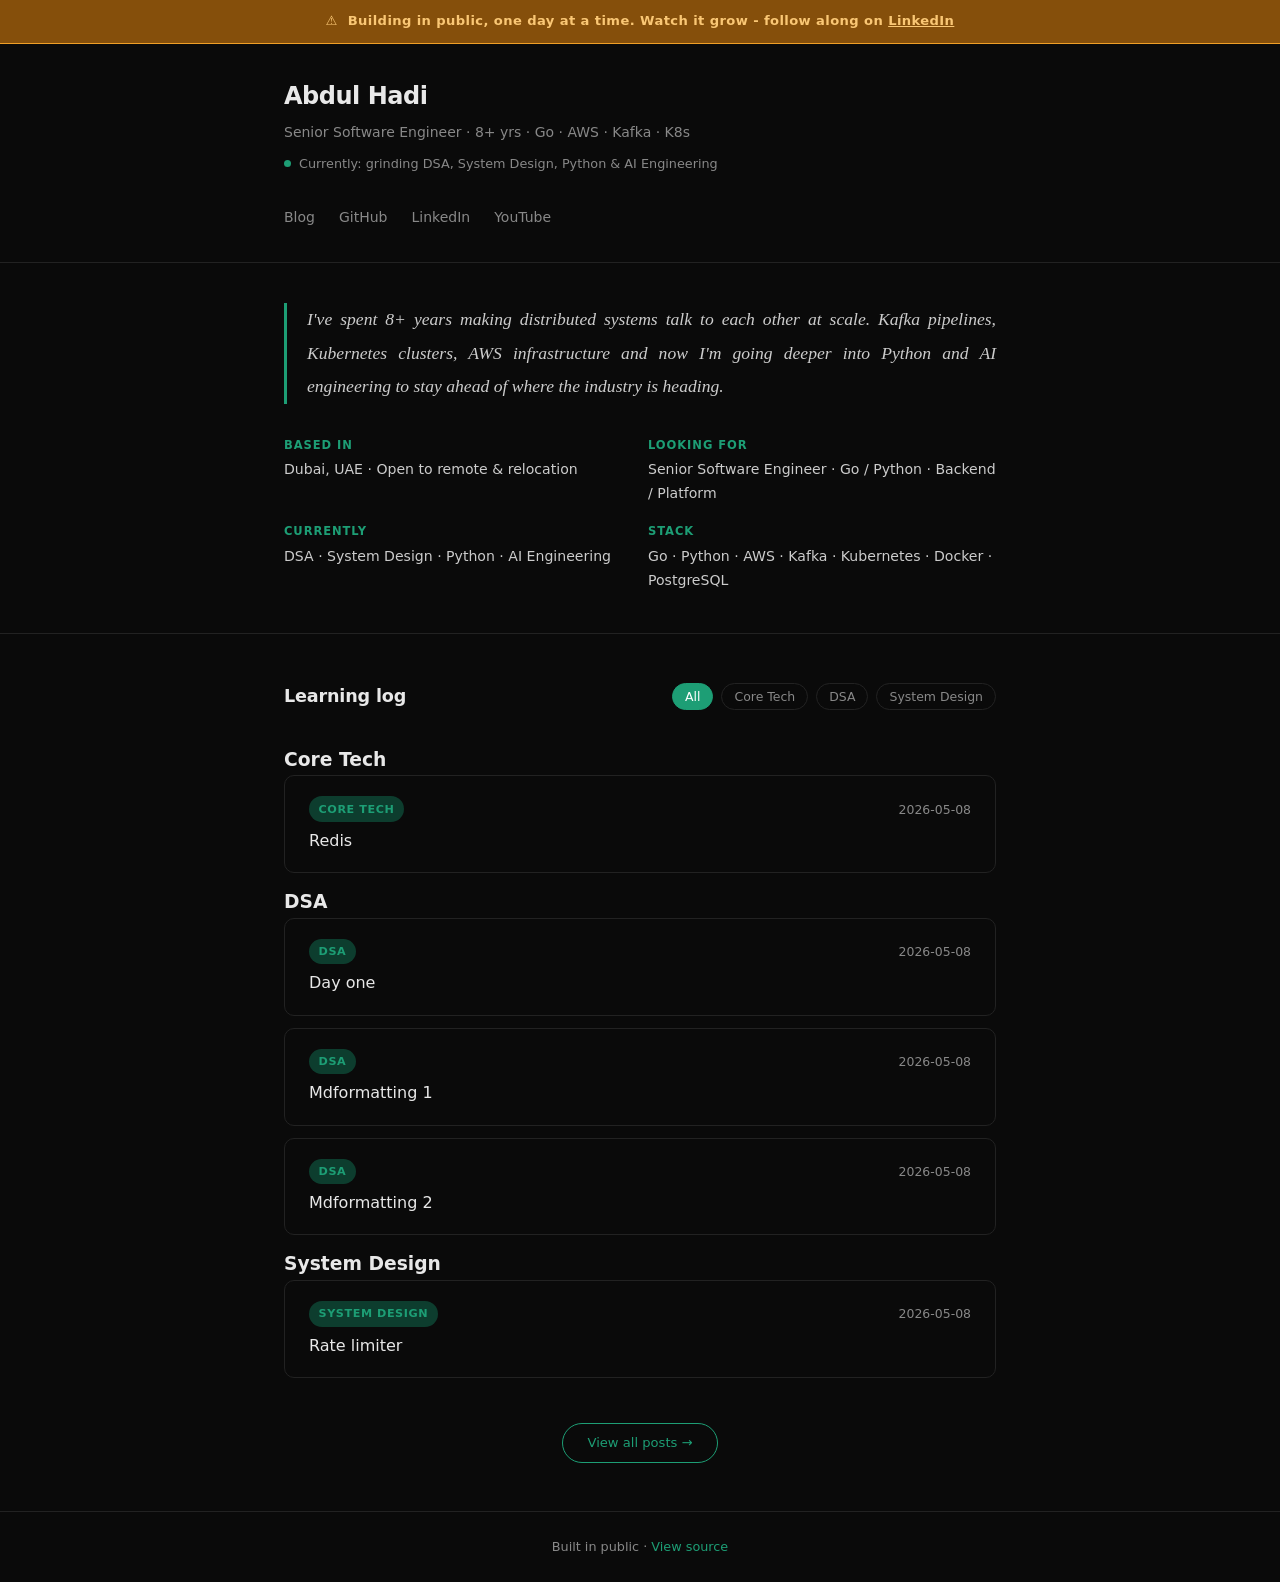
==== index.html @ 91ba3d35 "add repo sync config" ====
<!DOCTYPE html>
<html lang="en">
<head>
  <meta charset="UTF-8" />
  <meta name="viewport" content="width=device-width, initial-scale=1.0"/>
  <link rel="icon" href="data:image/svg+xml,<svg xmlns=%22http://www.w3.org/2000/svg%22 viewBox=%220 0 100 100%22><text y=%22.9em%22 font-size=%2290%22>⚡</text></svg>">
  <!-- Primary Meta -->
<meta name="description" content="Senior Software Engineer with 8+ years in Go, AWS, Kafka and Kubernetes. Building in public — documenting DSA, System Design, Python and AI Engineering daily." />

<!-- Open Graph / LinkedIn -->
<meta property="og:type" content="website" />
<meta property="og:url" content="https://ahadiwasti.com/" />
<meta property="og:title" content="Abdul Hadi | Senior Software Engineer · Go · AWS · Kafka" />
<meta property="og:description" content="8+ years in distributed systems. Building in public — DSA, System Design, Python and AI Engineering. Based in Dubai, open to remote and relocation." />
<meta property="og:image" content="https://ahadiwasti.com/assets/og-image-comp.png" />

<!-- Twitter / X -->
<meta name="twitter:card" content="summary_large_image" />
<meta name="twitter:title" content="Abdul Hadi | Senior Software Engineer · Go · AWS · Kafka" />
<meta name="twitter:description" content="8+ years in distributed systems. Building in public — DSA, System Design, Python and AI Engineering." />
  <title>Abdul Hadi | Senior Software Engineer</title>
  <link rel="stylesheet" href="assets/css/style.css" />
</head>
<body>
<div class="banner">
  ⚠️ &nbsp;Building in public, one day at a time. Watch it grow - follow along on 
  <a href="https://linkedin.com/in/ahadiwasti" target="_blank" style="color:#FAC775; text-decoration:underline;">LinkedIn</a>
</div>
  <header>
    <div class="header-inner">
      <div class="identity">
        <h1>Abdul Hadi</h1>
        <p class="tagline">Senior Software Engineer · 8+ yrs · Go · AWS · Kafka · K8s</p>
        <p class="status">
          <span class="dot"></span>
          Currently: grinding DSA, System Design, Python & AI Engineering
        </p>
      </div>
      <nav>
        <a href="#blog">Blog</a>
        <a href="https://github.com/ahadiwasti" target="_blank">GitHub</a>
        <a href="https://linkedin.com/in/ahadiwasti" target="_blank">LinkedIn</a>
        <a href="https://youtube.com/@ahadiwasti" target="_blank">YouTube</a>
      </nav>
    </div>
  </header>
<section id="about">
  <div class="about-inner">
    <p class="about-hook">
      I've spent 8+ years making distributed systems talk to each other at scale.
      Kafka pipelines, Kubernetes clusters, AWS infrastructure and now I'm going deeper
      into Python and AI engineering to stay ahead of where the industry is heading.
    </p>
    <div class="about-details">
      <div class="about-item">
        <span class="about-label">Based in</span>
        <span>Dubai, UAE · Open to remote & relocation</span>
      </div>
      <div class="about-item">
        <span class="about-label">Looking for</span>
        <span>Senior Software Engineer · Go / Python · Backend / Platform</span>
      </div>
      <div class="about-item">
        <span class="about-label">Currently</span>
        <span>DSA · System Design · Python · AI Engineering</span>
      </div>
      <div class="about-item">
        <span class="about-label">Stack</span>
        <span>Go · Python · AWS · Kafka · Kubernetes · Docker · PostgreSQL</span>
      </div>
    </div>
  </div>
</section>
  <main>
    <section id="blog">
      <div class="section-header">
        <h2>Learning log</h2>
        <div class="filters">
          <button class="filter active" data-tag="all">All</button>
          <button class="filter" data-tag="DSA">DSA</button>
          <button class="filter" data-tag="System Design">System Design</button>
          <button class="filter" data-tag="Python">Python</button>
          <button class="filter" data-tag="AI">AI</button>
        </div>
      </div>
      <div id="posts-list"></div>
    </section>
  </main>

  <footer>
    <p>Built in public · <a href="https://github.com/ahadiwasti/ahadiwasti.github.io" target="_blank">View source</a></p>
  </footer>

  <script src="assets/js/main.js"></script>
</body>
</html>
---- assets/css/style.css ----
*, *::before, *::after {
  box-sizing: border-box;
  margin: 0;
  padding: 0;
}

:root {
  --bg: #0a0a0a;
  --bg2: #111111;
  --bg3: #1a1a1a;
  --border: #222222;
  --text: #e8e8e8;
  --muted: #888888;
  --accent: #1D9E75;
  --accent2: #16785a;
  --font: 'Inter', system-ui, -apple-system, sans-serif;
}

html {
  scroll-behavior: smooth;
}

body {
  background: var(--bg);
  color: var(--text);
  font-family: var(--font);
  font-size: 16px;
  line-height: 1.7;
  min-height: 100vh;
}

/* ── Banner ── */
.banner {
  background: #854F0B;
  color: #FAC775;
  text-align: center;
  font-size: 0.82rem;
  font-weight: 600;
  padding: 0.65rem 1rem;
  letter-spacing: 0.03em;
  border-bottom: 1px solid #EF9F27;
  width: 100%;
}
a {
  color: var(--accent);
  text-decoration: none;
  transition: color 0.2s;
}

a:hover {
  color: var(--accent2);
}

/* ── Header ── */

header {
  border-bottom: 1px solid var(--border);
  padding: 2rem 0;
}

.header-inner {
  max-width: 760px;
  margin: 0 auto;
  padding: 0 1.5rem;
  display: flex;
  justify-content: space-between;
  align-items: flex-start;
  gap: 2rem;
  flex-wrap: wrap;
}
/* ── About ── */

#about {
  border-bottom: 1px solid var(--border);
  padding: 2.5rem 0;
}

.about-inner {
  max-width: 760px;
  margin: 0 auto;
  padding: 0 1.5rem;
}

.about-hook {
  font-family: 'Playfair Display', Georgia, serif;
  font-style: italic;
  font-size: 1.1rem;
  color: #cccccc;
  line-height: 1.9;
  margin-bottom: 2rem;
  border-left: 3px solid var(--accent);
  padding-left: 1.25rem;
  text-align: justify;
}

.about-details {
  display: grid;
  grid-template-columns: 1fr 1fr;
  gap: 1rem;
}

.about-item {
  display: flex;
  flex-direction: column;
  gap: 0.2rem;
}

.about-label {
  font-size: 0.72rem;
  text-transform: uppercase;
  letter-spacing: 0.08em;
  color: var(--accent);
  font-weight: 600;
}

.about-item span:last-child {
  font-size: 0.88rem;
  color: #cccccc;
}

@media (max-width: 600px) {
  .about-details {
    grid-template-columns: 1fr;
  }
}
.identity h1 {
  font-size: 1.5rem;
  font-weight: 700;
  letter-spacing: -0.02em;
  color: var(--text);
  margin-bottom: 0.25rem;
}

.tagline {
  font-size: 0.875rem;
  color: var(--muted);
  margin-bottom: 0.5rem;
}

.status {
  font-size: 0.8rem;
  color: var(--muted);
  display: flex;
  align-items: center;
  gap: 0.5rem;
}

.dot {
  width: 7px;
  height: 7px;
  border-radius: 50%;
  background: var(--accent);
  display: inline-block;
  animation: pulse 2s infinite;
  flex-shrink: 0;
}

@keyframes pulse {
  0%, 100% { opacity: 1; }
  50% { opacity: 0.3; }
}

nav {
  display: flex;
  gap: 1.5rem;
  align-items: center;
  flex-wrap: wrap;
}

nav a {
  font-size: 0.875rem;
  color: var(--muted);
  font-weight: 500;
  transition: color 0.2s;
}

nav a:hover {
  color: var(--text);
}

.back {
  font-size: 0.875rem;
  color: var(--muted);
}

.back:hover {
  color: var(--text);
}

/* ── Main ── */

main {
  max-width: 760px;
  margin: 0 auto;
  padding: 3rem 1.5rem;
}

/* ── Section header ── */

.section-header {
  display: flex;
  justify-content: space-between;
  align-items: center;
  margin-bottom: 2rem;
  flex-wrap: wrap;
  gap: 1rem;
}

.section-header h2 {
  font-size: 1.1rem;
  font-weight: 600;
  color: var(--text);
  letter-spacing: -0.01em;
}

/* ── Filters ── */

.filters {
  display: flex;
  gap: 0.5rem;
  flex-wrap: wrap;
}

.filter {
  background: none;
  border: 1px solid var(--border);
  color: var(--muted);
  font-size: 0.78rem;
  padding: 0.3rem 0.75rem;
  border-radius: 999px;
  cursor: pointer;
  transition: all 0.2s;
  font-family: var(--font);
}

.filter:hover {
  border-color: var(--accent);
  color: var(--accent);
}

.filter.active {
  background: var(--accent);
  border-color: var(--accent);
  color: #fff;
}

/* ── Post cards ── */

#posts-list {
  display: flex;
  flex-direction: column;
  gap: 1px;
}

.post-card {
  display: block;
  background: var(--bg);
  border: 1px solid var(--border);
  border-radius: 10px;
  padding: 1.25rem 1.5rem;
  margin-bottom: 0.75rem;
  transition: border-color 0.2s, background 0.2s;
  text-decoration: none;
  color: var(--text);
}

.post-card:hover {
  border-color: var(--accent);
  background: var(--bg2);
}

.post-card h3 {
  font-size: 1rem;
  font-weight: 500;
  line-height: 1.4;
  color: var(--text);
}

.post-meta {
  display: flex;
  align-items: center;
  gap: 0.5rem;
  margin-bottom: 0.5rem;
  flex-wrap: wrap;
}

.tag {
  font-size: 0.7rem;
  font-weight: 600;
  letter-spacing: 0.05em;
  text-transform: uppercase;
  background: #0d3d2e;
  color: var(--accent);
  padding: 0.2rem 0.6rem;
  border-radius: 999px;
}

.date {
  font-size: 0.78rem;
  color: var(--muted);
  margin-left: auto;
}

.post-card h3 {
  font-size: 1rem;
  font-weight: 500;
  line-height: 1.4;
}

.post-card h3 a {
  color: var(--text);
}

.post-card h3 a:hover {
  color: var(--accent);
}

.yt-link {
  display: inline-block;
  margin-top: 0.5rem;
  font-size: 0.8rem;
  color: var(--muted);
}

.yt-link:hover {
  color: var(--accent);
}

.empty {
  color: var(--muted);
  font-size: 0.9rem;
  padding: 1rem 0;
}

/* ── Blog post (article) ── */

article#post-content {
  max-width: 680px;
}

article#post-content h1 {
  font-size: 1.75rem;
  font-weight: 700;
  letter-spacing: -0.02em;
  margin-bottom: 0.5rem;
  line-height: 1.3;
}

article#post-content h2 {
  font-size: 1.2rem;
  font-weight: 600;
  margin: 2rem 0 0.75rem;
  color: var(--text);
}

article#post-content h3 {
  font-size: 1rem;
  font-weight: 600;
  margin: 1.5rem 0 0.5rem;
}

article#post-content p {
  color: #cccccc;
  margin-bottom: 1rem;
}

article#post-content ul,
article#post-content ol {
  padding-left: 1.5rem;
  margin-bottom: 1rem;
  color: #cccccc;
}

article#post-content li {
  margin-bottom: 0.4rem;
}

article#post-content code {
  background: var(--bg3);
  color: var(--accent);
  font-size: 0.85em;
  padding: 0.15em 0.4em;
  border-radius: 4px;
  font-family: 'Fira Code', 'Courier New', monospace;
}

article#post-content pre {
  background: var(--bg3);
  border: 1px solid var(--border);
  border-radius: 8px;
  padding: 1.25rem;
  overflow-x: auto;
  margin-bottom: 1.5rem;
}

article#post-content pre code {
  background: none;
  padding: 0;
  color: var(--text);
  font-size: 0.875rem;
}

article#post-content blockquote {
  border-left: 3px solid var(--accent);
  padding-left: 1rem;
  color: var(--muted);
  margin: 1.5rem 0;
  font-style: italic;
}

article#post-content iframe {
  width: 100%;
  aspect-ratio: 16/9;
  border: none;
  border-radius: 8px;
  margin: 1.5rem 0;
}

article#post-content strong {
  color: var(--text);
  font-weight: 600;
}

article#post-content a {
  text-decoration: underline;
  text-underline-offset: 3px;
}

article#post-content hr {
  border: none;
  border-top: 1px solid var(--border);
  margin: 2rem 0;
}

/* ── Footer ── */

footer {
  border-top: 1px solid var(--border);
  padding: 1.5rem 0;
  text-align: center;
}

footer p {
  font-size: 0.8rem;
  color: var(--muted);
}

/* ── All Posts page controls ── */

.cat-controls {
  display: flex;
  gap: 0.75rem;
  margin-bottom: 2rem;
  flex-wrap: wrap;
  align-items: center;
}

.search-input {
  flex: 1;
  background: var(--bg2);
  border: 1px solid var(--border);
  color: var(--text);
  font-family: var(--font);
  font-size: 0.875rem;
  padding: 0.6rem 1rem;
  border-radius: 8px;
  outline: none;
  transition: border-color 0.2s;
  min-width: 200px;
}

.search-input:focus {
  border-color: var(--accent);
}

.search-input::placeholder {
  color: var(--muted);
}

.sort-select {
  background: var(--bg2);
  border: 1px solid var(--border);
  color: var(--text);
  font-family: var(--font);
  font-size: 0.875rem;
  padding: 0.6rem 1rem;
  border-radius: 8px;
  outline: none;
  cursor: pointer;
  transition: border-color 0.2s;
  appearance: none;
  background-image: url("data:image/svg+xml,%3Csvg xmlns='http://www.w3.org/2000/svg' width='12' height='12' viewBox='0 0 12 12'%3E%3Cpath fill='%23888' d='M6 8L1 3h10z'/%3E%3C/svg%3E");
  background-repeat: no-repeat;
  background-position: right 0.75rem center;
  padding-right: 2.25rem;
}

.sort-select:focus {
  border-color: var(--accent);
}

.sort-select option {
  background: var(--bg2);
  color: var(--text);
}

.category-page-header {
  display: flex;
  align-items: baseline;
  gap: 1rem;
  margin-bottom: 1.5rem;
  padding-bottom: 1rem;
  border-bottom: 1px solid var(--border);
}

.category-page-header h2 {
  font-size: 1.4rem;
  font-weight: 700;
  letter-spacing: -0.02em;
}

.muted-count {
  font-size: 0.8rem;
  color: var(--muted);
  background: var(--bg3);
  padding: 0.2rem 0.6rem;
  border-radius: 999px;
  border: 1px solid var(--border);
}

.view-all-wrap {
  margin-top: 2rem;
  text-align: center;
}

.view-all-btn {
  display: inline-block;
  font-size: 0.82rem;
  color: var(--accent);
  border: 1px solid var(--accent);
  padding: 0.5rem 1.5rem;
  border-radius: 999px;
  transition: all 0.2s;
  font-weight: 500;
}

.view-all-btn:hover {
  background: var(--accent);
  color: #fff;
}

/* ── Responsive ── */

@media (max-width: 600px) {
  .header-inner {
    flex-direction: column;
    gap: 1rem;
  }

  .section-header {
    flex-direction: column;
    align-items: flex-start;
  }

  .date {
    margin-left: 0;
  }
}
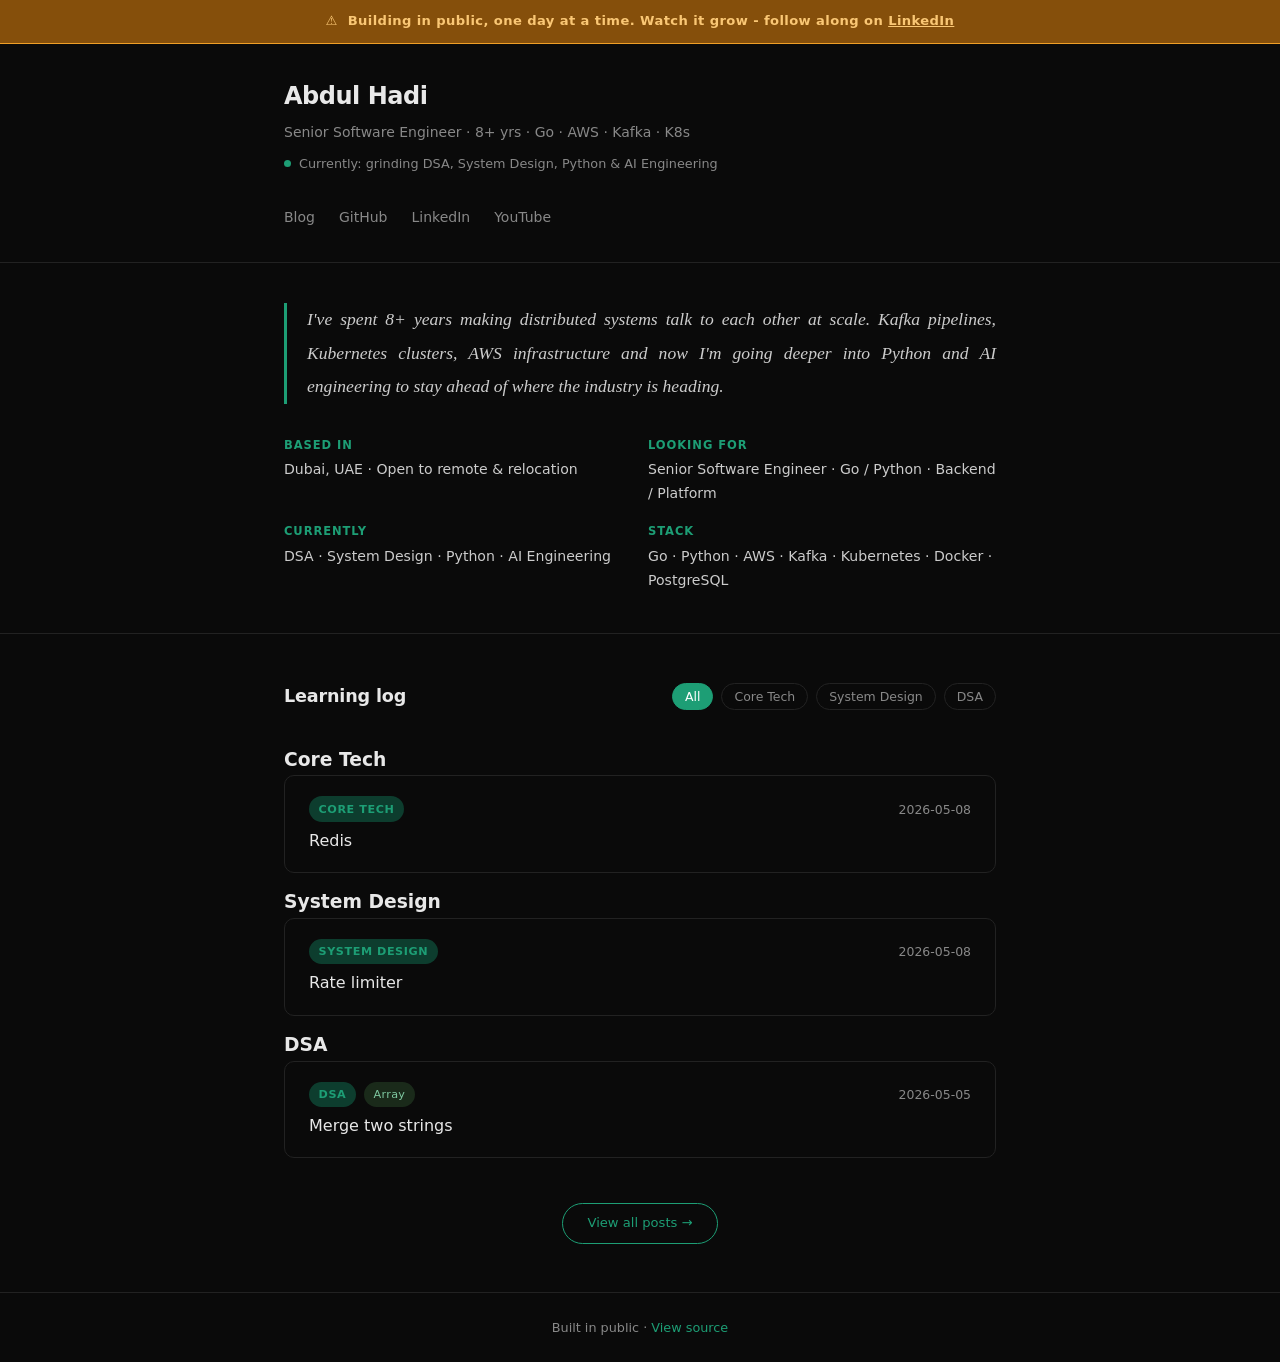
==== commit 3fa5c522: "adding ganalytics" ====
--- a/index.html
+++ b/index.html
@@ -20,6 +20,13 @@
 <meta name="twitter:description" content="8+ years in distributed systems. Building in public — DSA, System Design, Python and AI Engineering." />
   <title>Abdul Hadi | Senior Software Engineer</title>
   <link rel="stylesheet" href="assets/css/style.css" />
+  <script async src="https://www.googletagmanager.com/gtag/js?id=G-XXXXXXXXXX"></script>
+<script>
+  window.dataLayer = window.dataLayer || [];
+  function gtag(){dataLayer.push(arguments);}
+  gtag('js', new Date());
+  gtag('config', 'G-K5YWBM1N73');
+</script>
 </head>
 <body>
 <div class="banner">
--- a/assets/css/style.css
+++ b/assets/css/style.css
@@ -294,7 +294,15 @@
   padding: 0.2rem 0.6rem;
   border-radius: 999px;
 }
-
+.subtag {
+  font-size: 0.7rem;
+  font-weight: 500;
+  letter-spacing: 0.03em;
+  background: #1a2a1a;
+  color: #7ec8a0;
+  padding: 0.2rem 0.6rem;
+  border-radius: 999px;
+}
 .date {
   font-size: 0.78rem;
   color: var(--muted);
@@ -548,7 +556,11 @@
   background: var(--accent);
   color: #fff;
 }
-
+.post-card-link {
+  display: block;
+  text-decoration: none;
+  color: var(--text);
+}
 /* ── Responsive ── */
 
 @media (max-width: 600px) {
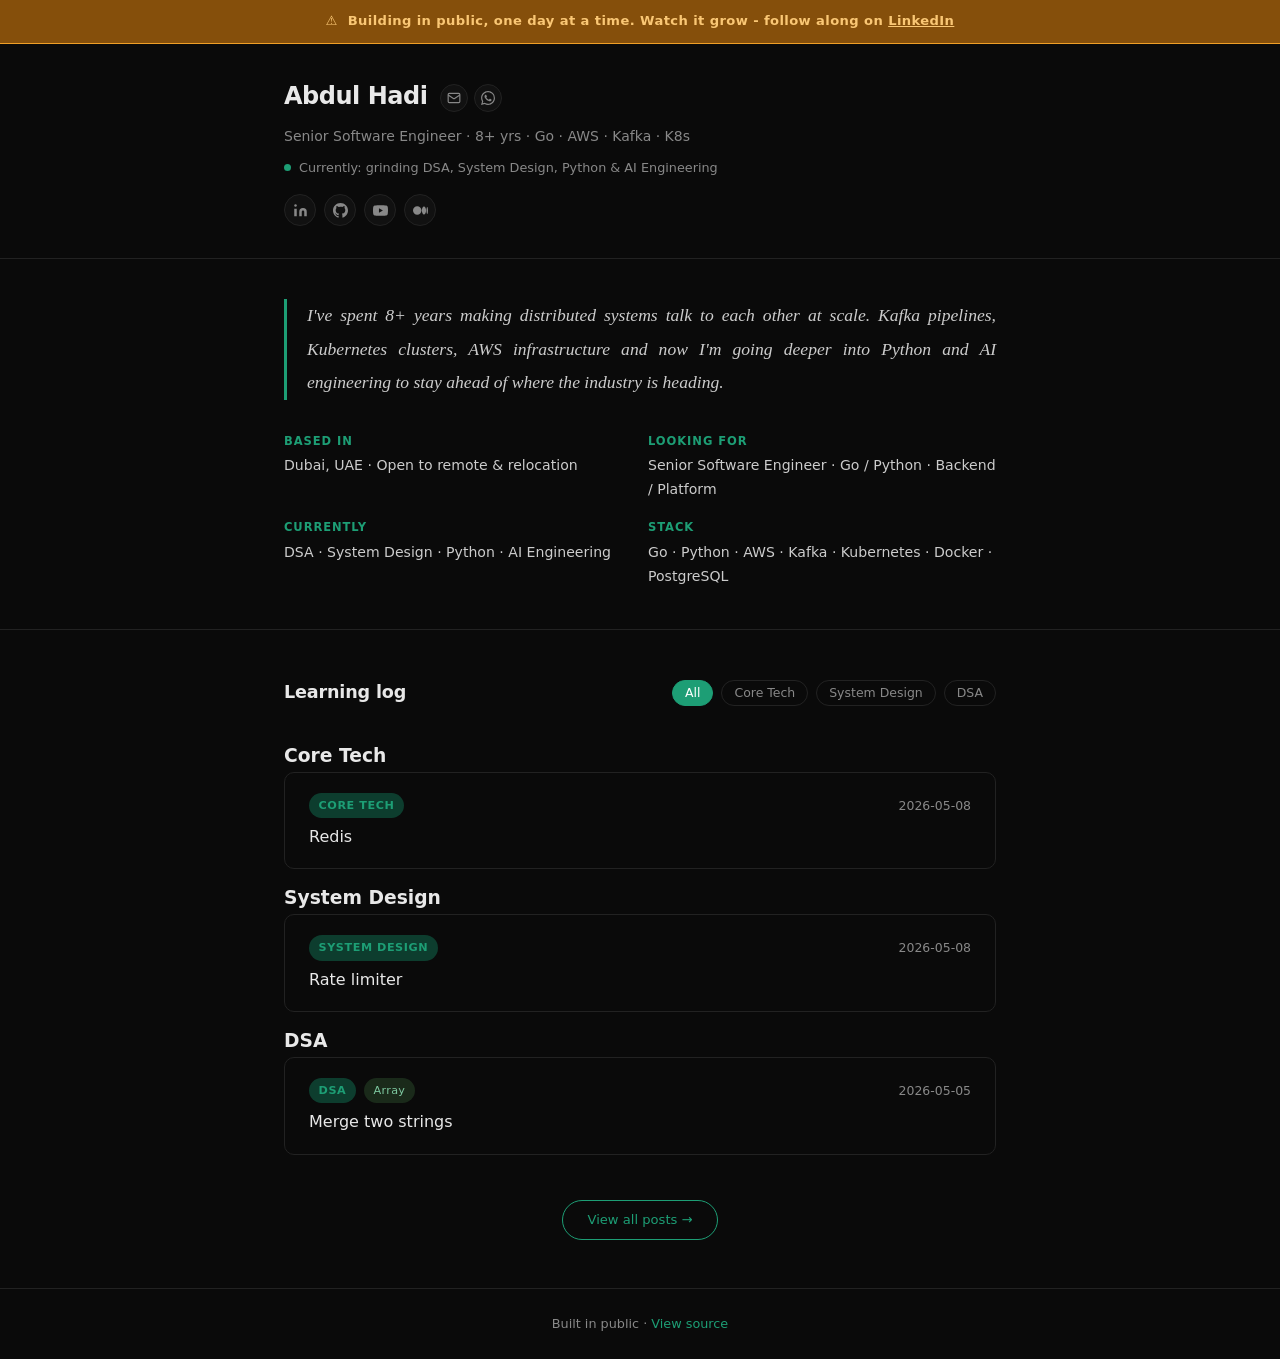
==== commit 7d37b407: "adding contact" ====
--- a/index.html
+++ b/index.html
@@ -35,20 +35,50 @@
 </div>
   <header>
     <div class="header-inner">
-      <div class="identity">
-        <h1>Abdul Hadi</h1>
-        <p class="tagline">Senior Software Engineer · 8+ yrs · Go · AWS · Kafka · K8s</p>
-        <p class="status">
-          <span class="dot"></span>
-          Currently: grinding DSA, System Design, Python & AI Engineering
-        </p>
-      </div>
-      <nav>
-        <a href="#blog">Blog</a>
-        <a href="https://github.com/ahadiwasti" target="_blank">GitHub</a>
-        <a href="https://linkedin.com/in/ahadiwasti" target="_blank">LinkedIn</a>
-        <a href="https://youtube.com/@ahadiwasti" target="_blank">YouTube</a>
-      </nav>
+    <div class="identity">
+  <div class="name-row">
+    <h1>Abdul Hadi</h1>
+    <div class="contact-pills">
+      <a href="mailto:ahadiwasti@gmail.com" class="pill" title="Email">
+        <svg width="14" height="14" viewBox="0 0 24 24" fill="none" stroke="currentColor" stroke-width="2"><rect x="2" y="4" width="20" height="16" rx="2"/><path d="m22 7-8.97 5.7a1.94 1.94 0 0 1-2.06 0L2 7"/></svg>
+      </a>
+      <a href="https://wa.me/971581987465" target="_blank" class="pill" title="WhatsApp">
+        <svg width="14" height="14" viewBox="0 0 24 24" fill="currentColor"><path d="M17.472 14.382c-.297-.149-1.758-.867-2.03-.967-.273-.099-.471-.148-.67.15-.197.297-.767.966-.94 1.164-.173.199-.347.223-.644.075-.297-.15-1.255-.463-2.39-1.475-.883-.788-1.48-1.761-1.653-2.059-.173-.297-.018-.458.13-.606.134-.133.298-.347.446-.52.149-.174.198-.298.298-.497.099-.198.05-.371-.025-.52-.075-.149-.669-1.612-.916-2.207-.242-.579-.487-.5-.669-.51-.173-.008-.371-.01-.57-.01-.198 0-.52.074-.792.372-.272.297-1.04 1.016-1.04 2.479 0 1.462 1.065 2.875 1.213 3.074.149.198 2.096 3.2 5.077 4.487.709.306 1.262.489 1.694.625.712.227 1.36.195 1.871.118.571-.085 1.758-.719 2.006-1.413.248-.694.248-1.289.173-1.413-.074-.124-.272-.198-.57-.347m-5.421 7.403h-.004a9.87 9.87 0 0 1-5.031-1.378l-.361-.214-3.741.982.998-3.648-.235-.374a9.86 9.86 0 0 1-1.51-5.26c.001-5.45 4.436-9.884 9.888-9.884 2.64 0 5.122 1.03 6.988 2.898a9.825 9.825 0 0 1 2.893 6.994c-.003 5.45-4.437 9.884-9.885 9.884m8.413-18.297A11.815 11.815 0 0 0 12.05 0C5.495 0 .16 5.335.157 11.892c0 2.096.547 4.142 1.588 5.945L.057 24l6.305-1.654a11.882 11.882 0 0 0 5.683 1.448h.005c6.554 0 11.89-5.335 11.893-11.893a11.821 11.821 0 0 0-3.48-8.413z"/></svg>
+      </a>
+    </div>
+  </div>
+  <p class="tagline">Senior Software Engineer · 8+ yrs · Go · AWS · Kafka · K8s</p>
+  <p class="status">
+    <span class="dot"></span>
+    Currently: grinding DSA, System Design, Python & AI Engineering
+  </p>
+  <div class="socials">
+    <!-- LinkedIn -->
+    <a href="https://linkedin.com/in/ahadiwasti" target="_blank" class="social-pill" title="LinkedIn">
+      <svg width="15" height="15" viewBox="0 0 24 24" fill="currentColor"><path d="M16 8a6 6 0 0 1 6 6v7h-4v-7a2 2 0 0 0-2-2 2 2 0 0 0-2 2v7h-4v-7a6 6 0 0 1 6-6zM2 9h4v12H2z"/><circle cx="4" cy="4" r="2"/></svg>
+    </a>
+    <!-- GitHub -->
+    <a href="https://github.com/ahadiwasti" target="_blank" class="social-pill" title="GitHub">
+      <svg width="15" height="15" viewBox="0 0 24 24" fill="currentColor"><path d="M12 0c-6.626 0-12 5.373-12 12 0 5.302 3.438 9.8 8.207 11.387.599.111.793-.261.793-.577v-2.234c-3.338.726-4.033-1.416-4.033-1.416-.546-1.387-1.333-1.756-1.333-1.756-1.089-.745.083-.729.083-.729 1.205.084 1.839 1.237 1.839 1.237 1.07 1.834 2.807 1.304 3.492.997.107-.775.418-1.305.762-1.604-2.665-.305-5.467-1.334-5.467-5.931 0-1.311.469-2.381 1.236-3.221-.124-.303-.535-1.524.117-3.176 0 0 1.008-.322 3.301 1.23A11.509 11.509 0 0 1 12 5.803c1.02.005 2.047.138 3.006.404 2.291-1.552 3.297-1.23 3.297-1.23.653 1.653.242 2.874.118 3.176.77.84 1.235 1.911 1.235 3.221 0 4.609-2.807 5.624-5.479 5.921.43.372.823 1.102.823 2.222v3.293c0 .319.192.694.801.576C20.566 21.797 24 17.3 24 12c0-6.627-5.373-12-12-12z"/></svg>
+    </a>
+    <!-- YouTube -->
+    <a href="https://youtube.com/@ahadiwasti" target="_blank" class="social-pill" title="YouTube">
+      <svg width="15" height="15" viewBox="0 0 24 24" fill="currentColor"><path d="M23.498 6.186a3.016 3.016 0 0 0-2.122-2.136C19.505 3.545 12 3.545 12 3.545s-7.505 0-9.377.505A3.017 3.017 0 0 0 .502 6.186C0 8.07 0 12 0 12s0 3.93.502 5.814a3.016 3.016 0 0 0 2.122 2.136c1.871.505 9.376.505 9.376.505s7.505 0 9.377-.505a3.015 3.015 0 0 0 2.122-2.136C24 15.93 24 12 24 12s0-3.93-.502-5.814zM9.545 15.568V8.432L15.818 12l-6.273 3.568z"/></svg>
+    </a>
+    <!-- Instagram -->
+    <!-- <a href="https://instagram.com/ahadiwasti" target="_blank" class="social-pill" title="Instagram">
+      <svg width="15" height="15" viewBox="0 0 24 24" fill="currentColor"><path d="M12 2.163c3.204 0 3.584.012 4.85.07 3.252.148 4.771 1.691 4.919 4.919.058 1.265.069 1.645.069 4.849 0 3.205-.012 3.584-.069 4.849-.149 3.225-1.664 4.771-4.919 4.919-1.266.058-1.644.07-4.85.07-3.204 0-3.584-.012-4.849-.07-3.26-.149-4.771-1.699-4.919-4.92-.058-1.265-.07-1.644-.07-4.849 0-3.204.013-3.583.07-4.849.149-3.227 1.664-4.771 4.919-4.919 1.266-.057 1.645-.069 4.849-.069zM12 0C8.741 0 8.333.014 7.053.072 2.695.272.273 2.69.073 7.052.014 8.333 0 8.741 0 12c0 3.259.014 3.668.072 4.948.2 4.358 2.618 6.78 6.98 6.98C8.333 23.986 8.741 24 12 24c3.259 0 3.668-.014 4.948-.072 4.354-.2 6.782-2.618 6.979-6.98.059-1.28.073-1.689.073-4.948 0-3.259-.014-3.667-.072-4.947-.196-4.354-2.617-6.78-6.979-6.98C15.668.014 15.259 0 12 0zm0 5.838a6.162 6.162 0 1 0 0 12.324 6.162 6.162 0 0 0 0-12.324zM12 16a4 4 0 1 1 0-8 4 4 0 0 1 0 8zm6.406-11.845a1.44 1.44 0 1 0 0 2.881 1.44 1.44 0 0 0 0-2.881z"/></svg>
+    </a> -->
+    <!-- TikTok -->
+    <!-- <a href="https://tiktok.com/@ahadiwasti" target="_blank" class="social-pill" title="TikTok">
+      <svg width="15" height="15" viewBox="0 0 24 24" fill="currentColor"><path d="M19.59 6.69a4.83 4.83 0 0 1-3.77-4.25V2h-3.45v13.67a2.89 2.89 0 0 1-2.88 2.5 2.89 2.89 0 0 1-2.89-2.89 2.89 2.89 0 0 1 2.89-2.89c.28 0 .54.04.79.1V9.01a6.33 6.33 0 0 0-.79-.05 6.34 6.34 0 0 0-6.34 6.34 6.34 6.34 0 0 0 6.34 6.34 6.34 6.34 0 0 0 6.33-6.34V8.69a8.18 8.18 0 0 0 4.78 1.52V6.75a4.85 4.85 0 0 1-1.01-.06z"/></svg>
+    </a> -->
+    <!-- Medium -->
+    <a href="https://medium.com/@ahadiwasti" target="_blank" class="social-pill" title="Medium">
+      <svg width="15" height="15" viewBox="0 0 24 24" fill="currentColor"><path d="M13.54 12a6.8 6.8 0 0 1-6.77 6.82A6.8 6.8 0 0 1 0 12a6.8 6.8 0 0 1 6.77-6.82A6.8 6.8 0 0 1 13.54 12zM20.96 12c0 3.54-1.51 6.42-3.38 6.42-1.87 0-3.39-2.88-3.39-6.42s1.52-6.42 3.39-6.42 3.38 2.88 3.38 6.42M24 12c0 3.17-.53 5.75-1.19 5.75-.66 0-1.19-2.58-1.19-5.75s.53-5.75 1.19-5.75C23.47 6.25 24 8.83 24 12z"/></svg>
+    </a>
+  </div>
+</div>
     </div>
   </header>
 <section id="about">
--- a/assets/css/style.css
+++ b/assets/css/style.css
@@ -561,6 +561,68 @@
   text-decoration: none;
   color: var(--text);
 }
+/* ── Name row with contact pills ── */
+
+.name-row {
+  display: flex;
+  align-items: center;
+  gap: 0.75rem;
+  flex-wrap: wrap;
+  margin-bottom: 0.25rem;
+}
+
+.contact-pills {
+  display: flex;
+  gap: 0.4rem;
+  align-items: center;
+}
+
+.pill {
+  display: flex;
+  align-items: center;
+  justify-content: center;
+  width: 28px;
+  height: 28px;
+  border-radius: 999px;
+  border: 1px solid var(--border);
+  color: var(--muted);
+  transition: all 0.2s;
+  background: var(--bg2);
+}
+
+.pill:hover {
+  border-color: var(--accent);
+  color: var(--accent);
+  background: #0d3d2e;
+}
+
+/* ── Socials row ── */
+
+.socials {
+  display: flex;
+  gap: 0.5rem;
+  flex-wrap: wrap;
+  margin-top: 1rem;
+}
+
+.social-pill {
+  display: flex;
+  align-items: center;
+  justify-content: center;
+  width: 32px;
+  height: 32px;
+  color: var(--muted);
+  border: 1px solid var(--border);
+  border-radius: 999px;
+  background: var(--bg2);
+  transition: all 0.2s;
+}
+
+.social-pill:hover {
+  color: var(--accent);
+  border-color: var(--accent);
+  background: #0d3d2e;
+}
 /* ── Responsive ── */
 
 @media (max-width: 600px) {
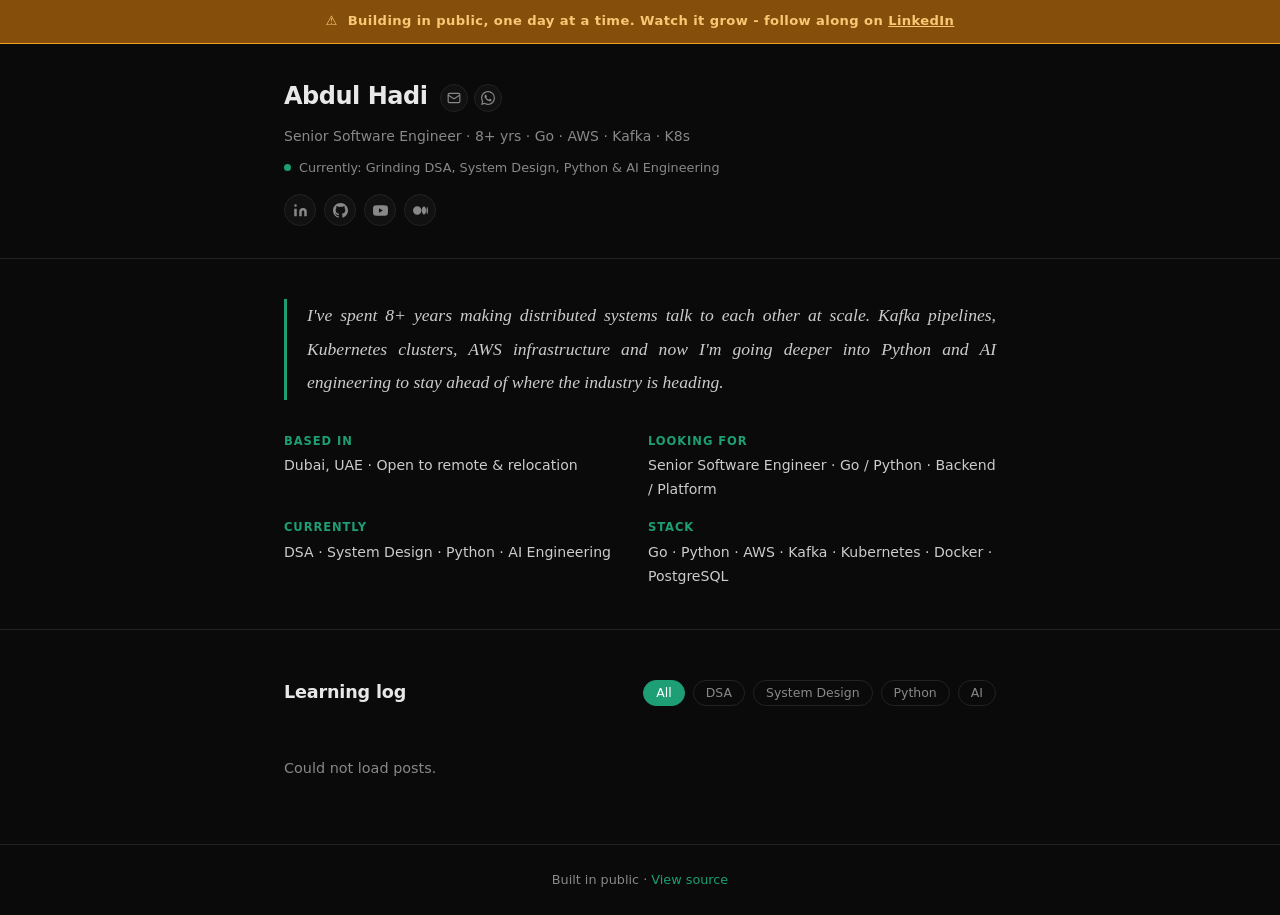
==== commit 2c1f7ad4: "updating readme" ====
--- a/index.html
+++ b/index.html
@@ -50,7 +50,7 @@
   <p class="tagline">Senior Software Engineer · 8+ yrs · Go · AWS · Kafka · K8s</p>
   <p class="status">
     <span class="dot"></span>
-    Currently: grinding DSA, System Design, Python & AI Engineering
+    Currently: Grinding DSA, System Design, Python & AI Engineering
   </p>
   <div class="socials">
     <!-- LinkedIn -->
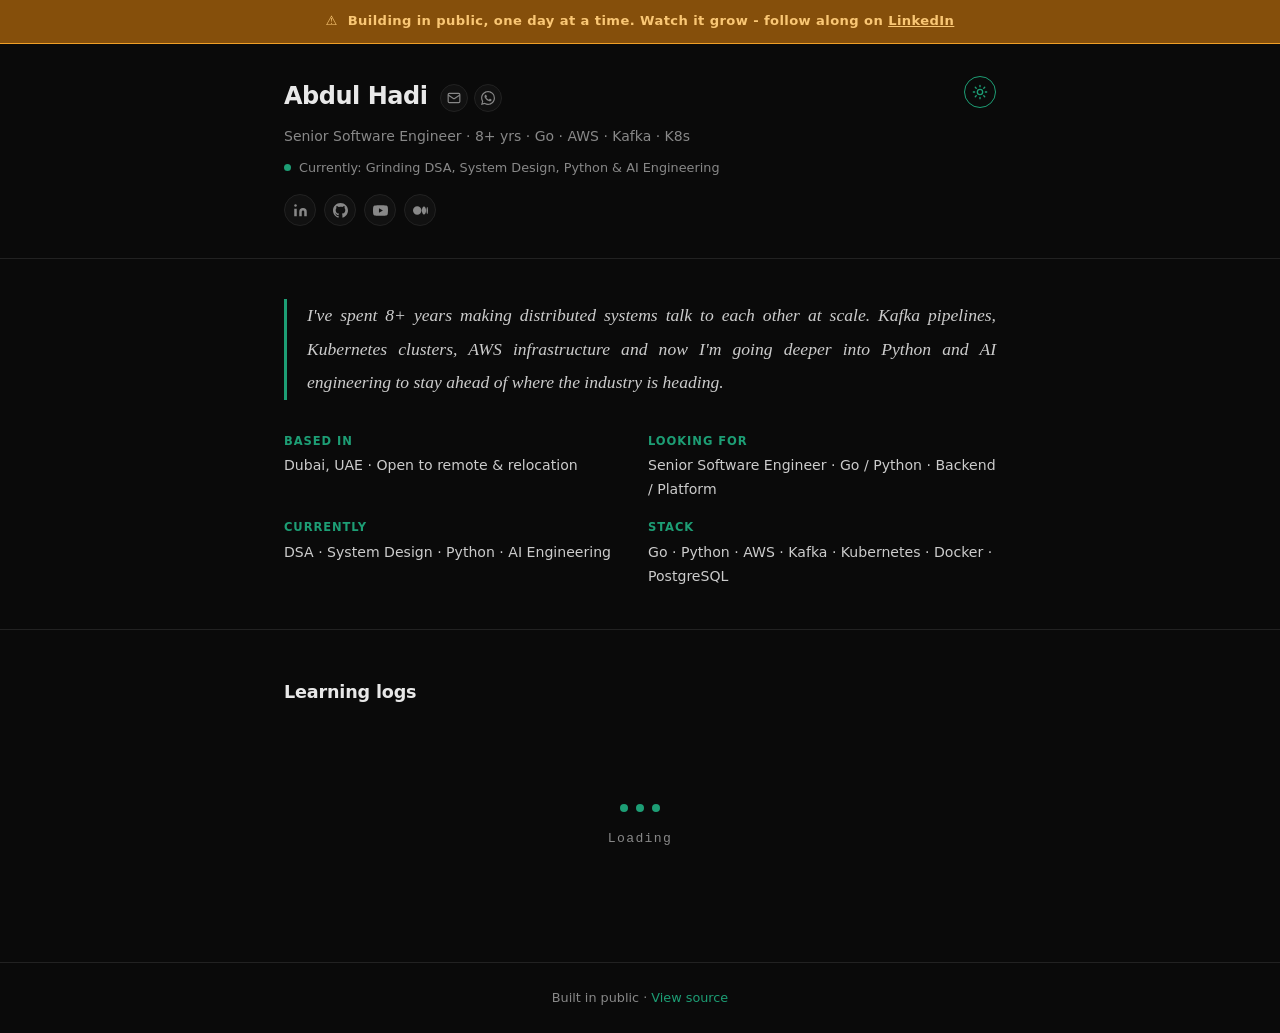
==== commit f85b32a4: "remove Introduction posts" ====
--- a/index.html
+++ b/index.html
@@ -79,7 +79,13 @@
     </a>
   </div>
 </div>
+  <button class="theme-toggle" id="themeToggle" title="Toggle theme">
+  <svg id="themeIcon" width="16" height="16" viewBox="0 0 24 24" fill="currentColor">
+    <path d="M12 3a6 6 0 0 0 9 9 9 9 0 1 1-9-9z"/>
+  </svg>
+</button>
     </div>
+  
   </header>
 <section id="about">
   <div class="about-inner">
@@ -108,26 +114,32 @@
     </div>
   </div>
 </section>
-  <main>
-    <section id="blog">
-      <div class="section-header">
-        <h2>Learning log</h2>
-        <div class="filters">
-          <button class="filter active" data-tag="all">All</button>
-          <button class="filter" data-tag="DSA">DSA</button>
-          <button class="filter" data-tag="System Design">System Design</button>
-          <button class="filter" data-tag="Python">Python</button>
-          <button class="filter" data-tag="AI">AI</button>
+ <main>
+  <section id="blog">
+    <div class="section-header">
+      <h2>Learning logs</h2>
+      <div class="filters"></div>
+    </div>
+    <div id="posts-list">
+      <div class="post-loader">
+        <div class="loader-dots">
+          <span></span><span></span><span></span>
         </div>
+        <p class="loader-text">Loading</p>
       </div>
-      <div id="posts-list"></div>
-    </section>
-  </main>
-
+    </div>
+  </section>
+</main>
+<button class="back-to-top" id="backToTop" title="Back to top">
+      <svg width="16" height="16" viewBox="0 0 24 24" fill="none" stroke="currentColor" stroke-width="2" stroke-linecap="round" stroke-linejoin="round">
+        <path d="M12 19V5M5 12l7-7 7 7"/>
+      </svg>
+    </button>
   <footer>
     <p>Built in public · <a href="https://github.com/ahadiwasti/ahadiwasti.github.io" target="_blank">View source</a></p>
   </footer>
 
   <script src="assets/js/main.js"></script>
+  <script src="assets/js/theme.js"></script>
 </body>
 </html>
--- a/assets/css/style.css
+++ b/assets/css/style.css
@@ -617,12 +617,311 @@
   background: var(--bg2);
   transition: all 0.2s;
 }
+.post-tags {
+  display: flex;
+  gap: 0.4rem;
+  margin-top: 0.5rem;
+  flex-wrap: wrap;
+}
 
 .social-pill:hover {
   color: var(--accent);
   border-color: var(--accent);
   background: #0d3d2e;
 }
+
+/* ── Post breadcrumb ── */
+
+.post-breadcrumb {
+  display: flex;
+  align-items: center;
+  gap: 0.35rem;
+  margin-bottom: 0.75rem;
+  flex-wrap: wrap;
+}
+
+.bc-item {
+  font-size: 0.8rem;
+  color: var(--accent);
+  font-weight: 500;
+}
+
+.bc-sep {
+  font-size: 0.8rem;
+  color: var(--muted);
+}
+
+.bc-current {
+  font-size: 0.8rem;
+  color: var(--muted);
+}
+
+.post-dates {
+  font-size: 0.78rem;
+  color: var(--muted);
+  margin-bottom: 2rem;
+}
+
+.updated {
+  color: var(--muted);
+}
+
+.post-body h1 {
+  font-size: 1.75rem;
+  font-weight: 700;
+  letter-spacing: -0.02em;
+  margin-bottom: 1.5rem;
+  line-height: 1.3;
+}
+
+.post-body h2 {
+  font-size: 1.2rem;
+  font-weight: 600;
+  margin: 2rem 0 0.75rem;
+}
+
+.post-body h3 {
+  font-size: 1rem;
+  font-weight: 600;
+  margin: 1.5rem 0 0.5rem;
+}
+
+.post-body p {
+  color: #cccccc;
+  margin-bottom: 1rem;
+}
+
+.post-body ul, .post-body ol {
+  padding-left: 1.5rem;
+  margin-bottom: 1rem;
+  color: #cccccc;
+}
+
+.post-body li {
+  margin-bottom: 0.4rem;
+}
+
+.post-body code {
+  background: var(--bg3);
+  color: var(--accent);
+  font-size: 0.85em;
+  padding: 0.15em 0.4em;
+  border-radius: 4px;
+  font-family: 'Fira Code', 'Courier New', monospace;
+}
+
+.post-body pre {
+  background: var(--bg3);
+  border: 1px solid var(--border);
+  border-radius: 8px;
+  padding: 1.25rem;
+  overflow-x: auto;
+  margin-bottom: 1.5rem;
+}
+
+.post-body pre code {
+  background: none;
+  padding: 0;
+  color: var(--text);
+  font-size: 0.875rem;
+}
+
+.post-body blockquote {
+  border-left: 3px solid var(--accent);
+  padding-left: 1rem;
+  color: var(--muted);
+  margin: 1.5rem 0;
+  font-style: italic;
+}
+
+.post-body iframe {
+  width: 100%;
+  aspect-ratio: 16/9;
+  border: none;
+  border-radius: 8px;
+  margin: 1.5rem 0;
+}
+
+.post-body strong {
+  color: var(--text);
+  font-weight: 600;
+}
+
+.post-body hr {
+  border: none;
+  border-top: 1px solid var(--border);
+  margin: 2rem 0;
+}
+
+.bc-item {
+  font-size: 0.8rem;
+  color: var(--accent);
+  font-weight: 500;
+  text-decoration: none;
+  transition: color 0.2s;
+}
+
+.bc-item:hover {
+  color: #fff;
+}
+
+/* ── Theme toggle ── */
+
+.theme-toggle {
+  background: none;
+  border: 1px solid var(--border);
+  color: var(--muted);
+  width: 32px;
+  height: 32px;
+  border-radius: 999px;
+  cursor: pointer;
+  display: flex;
+  align-items: center;
+  justify-content: center;
+  transition: all 0.2s;
+  flex-shrink: 0;
+}
+
+.theme-toggle:hover {
+  border-color: var(--accent);
+
+}
+body:not(.light) .theme-toggle {
+  border-color: #1D9E75;
+  animation: glow-beat 2s infinite;
+}
+body.light .theme-toggle {
+  border-color: #1D9E75;
+  animation: glow-beat 2s infinite;
+}
+@keyframes glow-beat {
+  0%, 100% {
+    box-shadow: 0 0 4px #1D9E75, 0 0 8px #1D9E75;
+    opacity: 1;
+  }
+  50% {
+    box-shadow: 0 0 10px #1D9E75, 0 0 20px #1D9E75;
+    opacity: 0.7;
+  }
+}
+/* ── Back to top ── */
+
+.back-to-top {
+  position: fixed;
+  bottom: 2rem;
+  right: 2rem;
+  width: 40px;
+  height: 40px;
+  border-radius: 999px;
+  background: var(--bg2);
+  border: 1px solid var(--accent);
+  color: var(--accent);
+  cursor: pointer;
+  display: flex;
+  align-items: center;
+  justify-content: center;
+  opacity: 0;
+  visibility: hidden;
+  transition: all 0.3s;
+  z-index: 999;
+  box-shadow: 0 0 10px rgba(29, 158, 117, 0.3);
+}
+
+.back-to-top.visible {
+  opacity: 1;
+  visibility: visible;
+}
+
+.back-to-top:hover {
+  background: var(--accent);
+  color: #fff;
+  box-shadow: 0 0 16px rgba(29, 158, 117, 0.6);
+}
+/* ── Post loader ── */
+
+.post-loader {
+  display: flex;
+  flex-direction: column;
+  align-items: center;
+  justify-content: center;
+  padding: 4rem 0;
+  gap: 1rem;
+}
+
+.loader-dots {
+  display: flex;
+  gap: 0.5rem;
+}
+
+.loader-dots span {
+  width: 8px;
+  height: 8px;
+  border-radius: 50%;
+  background: var(--accent);
+  animation: loader-bounce 1.4s infinite ease-in-out;
+}
+
+.loader-dots span:nth-child(1) { animation-delay: 0s; }
+.loader-dots span:nth-child(2) { animation-delay: 0.2s; }
+.loader-dots span:nth-child(3) { animation-delay: 0.4s; }
+
+@keyframes loader-bounce {
+  0%, 80%, 100% {
+    transform: scale(0.6);
+    opacity: 0.3;
+  }
+  40% {
+    transform: scale(1);
+    opacity: 1;
+  }
+}
+
+.loader-text {
+  font-size: 0.82rem;
+  color: var(--muted);
+  letter-spacing: 0.1em;
+  font-family: 'DM Mono', monospace;
+  animation: loader-text-pulse 1.4s infinite;
+}
+
+@keyframes loader-text-pulse {
+  0%, 100% { opacity: 0.4; }
+  50% { opacity: 1; }
+}
+/* ── Light theme ── */
+
+body.light {
+  --bg: #ffffff;
+  --bg2: #f5f5f5;
+  --bg3: #ebebeb;
+  --border: #dddddd;
+  --text: #111111;
+  --muted: #444444;
+  --accent: #1D9E75;
+  --accent2: #16785a;
+}
+
+body.light .tagline,
+body.light .status,
+body.light .about-hook,
+body.light .about-item span:last-child,
+body.light .post-card h3,
+body.light article#post-content p,
+body.light .post-body p,
+body.light footer p {
+  color: #222222;
+}
+
+body.light .theme-toggle {
+  border-color: #cccccc;
+  color: #111111;
+}
+
+body.light .banner {
+  background: #854F0B;
+  color: #FAC775;
+}
+
 /* ── Responsive ── */
 
 @media (max-width: 600px) {
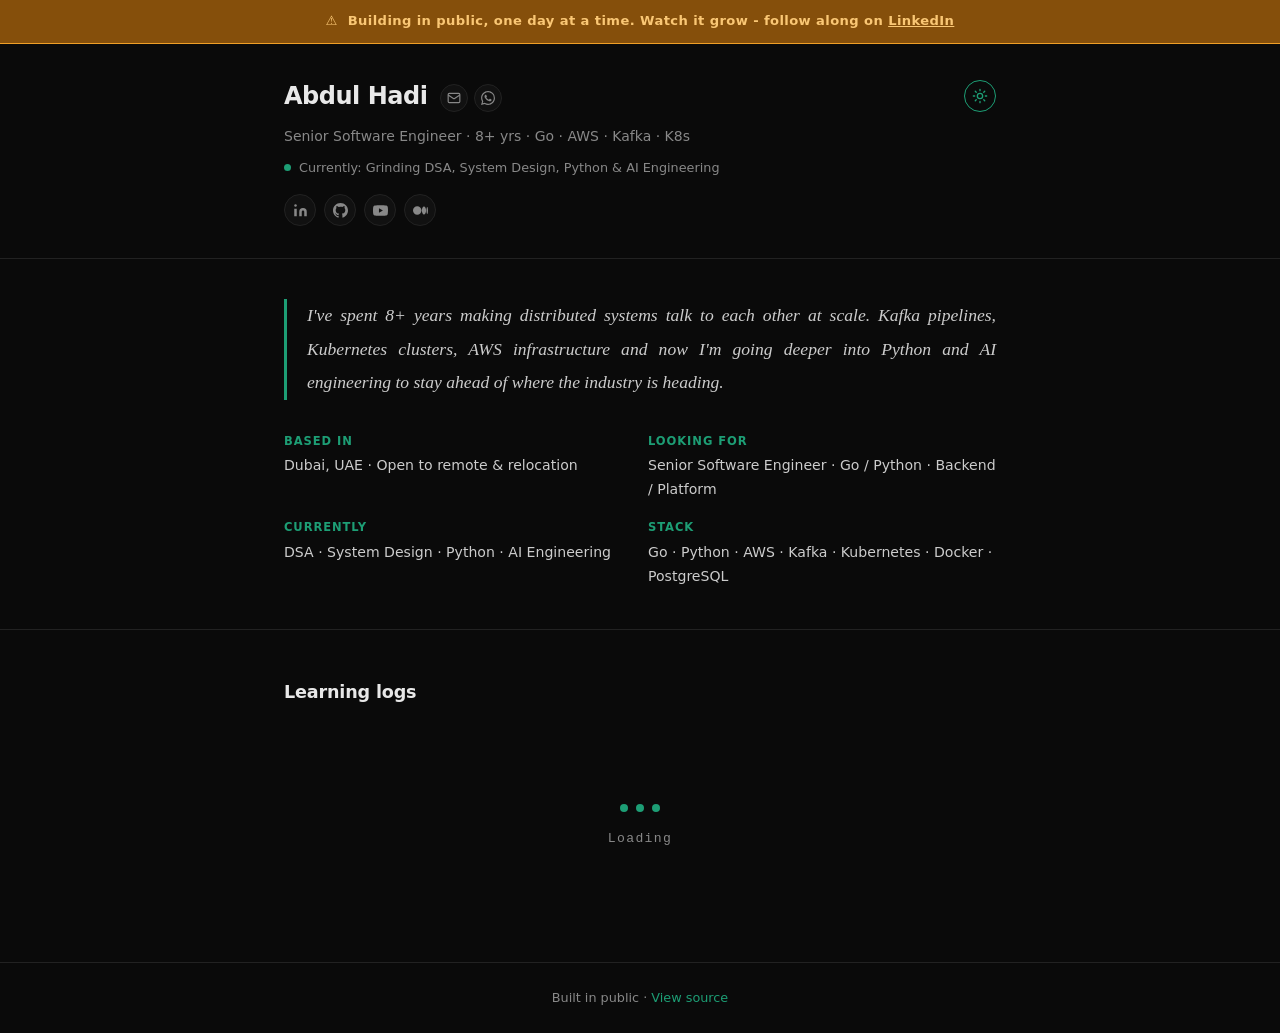
==== commit 3354db7c: "fixing mobile view" ====
--- a/index.html
+++ b/index.html
@@ -4,6 +4,7 @@
   <meta charset="UTF-8" />
   <meta name="viewport" content="width=device-width, initial-scale=1.0"/>
   <link rel="icon" href="data:image/svg+xml,<svg xmlns=%22http://www.w3.org/2000/svg%22 viewBox=%220 0 100 100%22><text y=%22.9em%22 font-size=%2290%22>⚡</text></svg>">
+  <link rel="sitemap" type="application/xml" href="/sitemap.xml"/>
   <!-- Primary Meta -->
 <meta name="description" content="Senior Software Engineer with 8+ years in Go, AWS, Kafka and Kubernetes. Building in public — documenting DSA, System Design, Python and AI Engineering daily." />
 
@@ -33,10 +34,12 @@
   ⚠️ &nbsp;Building in public, one day at a time. Watch it grow - follow along on 
   <a href="https://linkedin.com/in/ahadiwasti" target="_blank" style="color:#FAC775; text-decoration:underline;">LinkedIn</a>
 </div>
-  <header>
-    <div class="header-inner">
-    <div class="identity">
-  <div class="name-row">
+
+<header>
+  <div class="header-inner">
+    <div class="header-top">
+      <div class="identity">
+         <div class="name-row">
     <h1>Abdul Hadi</h1>
     <div class="contact-pills">
       <a href="mailto:ahadiwasti@gmail.com" class="pill" title="Email">
@@ -78,6 +81,19 @@
       <svg width="15" height="15" viewBox="0 0 24 24" fill="currentColor"><path d="M13.54 12a6.8 6.8 0 0 1-6.77 6.82A6.8 6.8 0 0 1 0 12a6.8 6.8 0 0 1 6.77-6.82A6.8 6.8 0 0 1 13.54 12zM20.96 12c0 3.54-1.51 6.42-3.38 6.42-1.87 0-3.39-2.88-3.39-6.42s1.52-6.42 3.39-6.42 3.38 2.88 3.38 6.42M24 12c0 3.17-.53 5.75-1.19 5.75-.66 0-1.19-2.58-1.19-5.75s.53-5.75 1.19-5.75C23.47 6.25 24 8.83 24 12z"/></svg>
     </a>
   </div>
+      </div>
+      <button class="theme-toggle" id="themeToggle" title="Toggle theme">
+        <svg id="themeIcon" width="16" height="16" viewBox="0 0 24 24" fill="currentColor">
+          <path d="M12 3a6 6 0 0 0 9 9 9 9 0 1 1-9-9z"/>
+        </svg>
+      </button>
+    </div>
+  </div>
+</header>
+  <!-- <header>
+    <div class="header-inner">
+    <div class="identity">
+ 
 </div>
   <button class="theme-toggle" id="themeToggle" title="Toggle theme">
   <svg id="themeIcon" width="16" height="16" viewBox="0 0 24 24" fill="currentColor">
@@ -86,7 +102,7 @@
 </button>
     </div>
   
-  </header>
+  </header> -->
 <section id="about">
   <div class="about-inner">
     <p class="about-hook">
--- a/assets/css/style.css
+++ b/assets/css/style.css
@@ -921,13 +921,96 @@
   background: #854F0B;
   color: #FAC775;
 }
-
+/* ── 404 page ── */
+
+.not-found {
+  display: flex;
+  flex-direction: column;
+  align-items: center;
+  justify-content: center;
+  text-align: center;
+  padding: 6rem 1.5rem;
+  gap: 1rem;
+}
+
+.not-found-code {
+  font-size: 8rem;
+  font-weight: 800;
+  line-height: 1;
+  color: var(--border);
+  letter-spacing: -0.04em;
+}
+
+.not-found-title {
+  font-size: 1.5rem;
+  font-weight: 700;
+  color: var(--text);
+}
+
+.not-found-desc {
+  font-size: 0.9rem;
+  color: var(--muted);
+  max-width: 360px;
+}
+
+.not-found-actions {
+  display: flex;
+  gap: 1rem;
+  margin-top: 1rem;
+  flex-wrap: wrap;
+  justify-content: center;
+}
+
+.not-found-btn {
+  font-size: 0.85rem;
+  font-weight: 500;
+  padding: 0.5rem 1.25rem;
+  border-radius: 999px;
+  border: 1px solid var(--border);
+  color: var(--muted);
+  transition: all 0.2s;
+}
+
+.not-found-btn:hover {
+  border-color: var(--accent);
+  color: var(--accent);
+}
+
+.not-found-btn.primary {
+  background: var(--accent);
+  border-color: var(--accent);
+  color: #fff;
+}
+
+.not-found-btn.primary:hover {
+  background: var(--accent2);
+  border-color: var(--accent2);
+}
+.header-top {
+  display: flex;
+  justify-content: space-between;
+  align-items: flex-start;
+  width: 100%;
+  gap: 1rem;
+}
+
+.header-top .theme-toggle {
+  flex-shrink: 0;
+  margin-top: 0.25rem;
+}
 /* ── Responsive ── */
-
+/* 
 @media (max-width: 600px) {
   .header-inner {
     flex-direction: column;
     gap: 1rem;
+      position: relative;
+  }
+
+   .theme-toggle {
+    position: absolute;
+    top: 0;
+    right: 0;
   }
 
   .section-header {
@@ -938,4 +1021,93 @@
   .date {
     margin-left: 0;
   }
+} */
+
+/* ── Responsive ── */
+
+@media (max-width: 600px) {
+  .header-inner {
+    flex-direction: column;
+    gap: 1rem;
+  }
+
+  .theme-toggle {
+    top: 0;
+    right: 0;
+  }
+
+  .section-header {
+    flex-direction: column;
+    align-items: flex-start;
+    gap: 0.75rem;
+  }
+
+  .date {
+    margin-left: 0;
+  }
+
+  /* About */
+  .about-hook {
+    font-size: 1rem;
+    text-align: left;
+    line-height: 1.7;
+  }
+
+  .about-details {
+    grid-template-columns: 1fr;
+  }
+
+  /* Post cards */
+  .post-card {
+    padding: 1rem 1.1rem;
+  }
+
+  .post-meta {
+    flex-direction: column;
+    align-items: flex-start;
+    gap: 0.25rem;
+  }
+
+  /* Controls on all-posts page */
+  .cat-controls {
+    flex-direction: column;
+  }
+
+  .search-input {
+    min-width: unset;
+    width: 100%;
+  }
+
+  .sort-select {
+    width: 100%;
+  }
+
+  /* Main padding */
+  main {
+    padding: 2rem 1.25rem;
+  }
+
+  /* Filters */
+  .filters {
+    width: 100%;
+  }
+
+  /* Banner */
+  .banner {
+    font-size: 0.78rem;
+    padding: 0.5rem 1rem;
+  }
+ 
+   .identity h1 {
+    font-size: 1.3rem;
+  }
+
+  .tagline {
+    font-size: 0.78rem;
+    line-height: 1.6;
+  }
+
+  .status {
+    font-size: 0.75rem;
+  }
 }
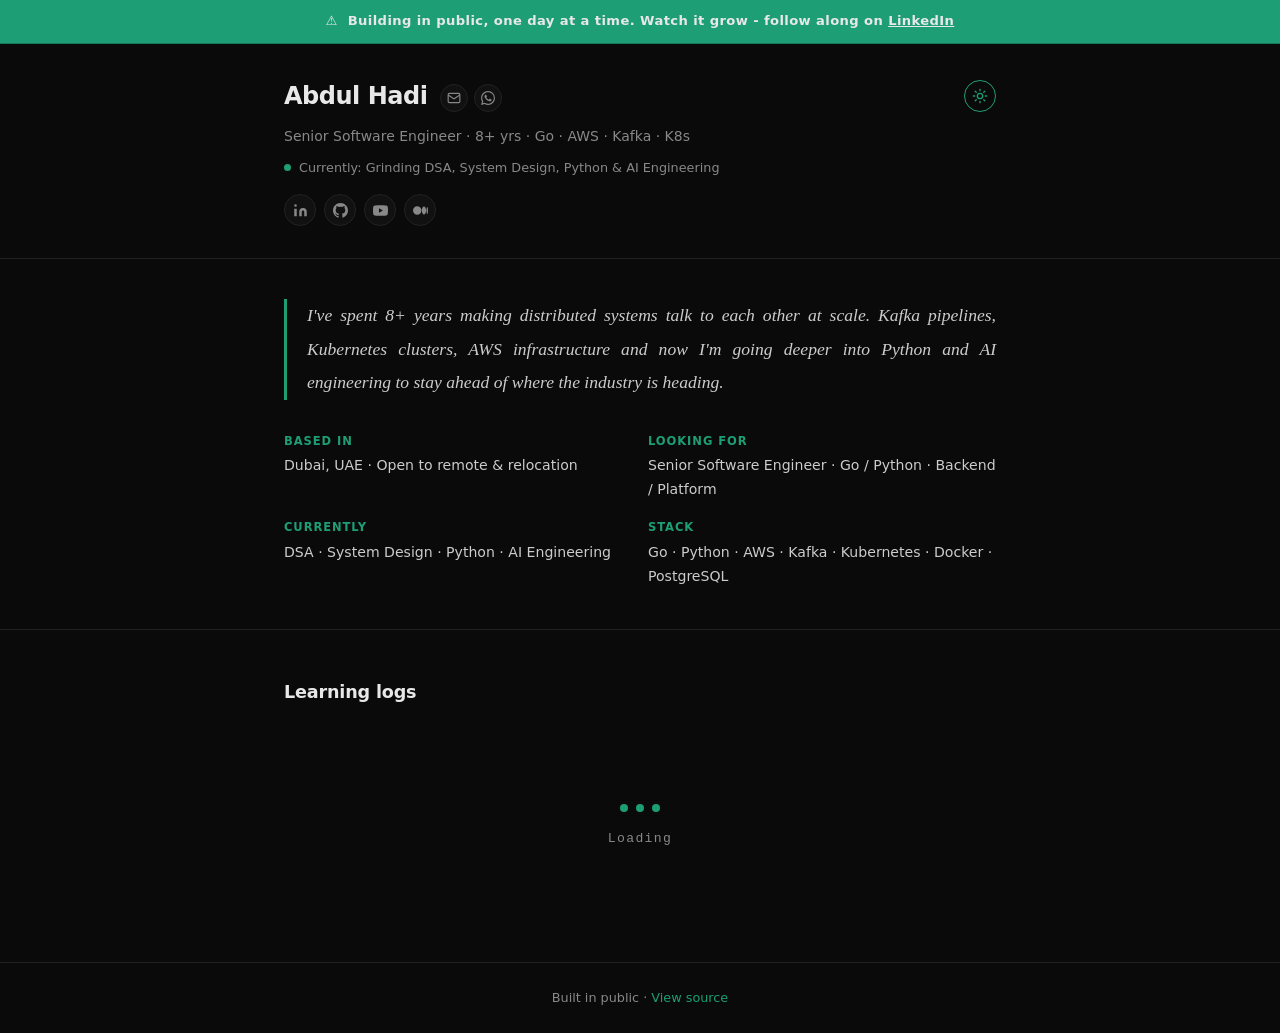
==== commit b8b8d582: "adding favicon" ====
--- a/index.html
+++ b/index.html
@@ -3,7 +3,7 @@
 <head>
   <meta charset="UTF-8" />
   <meta name="viewport" content="width=device-width, initial-scale=1.0"/>
-  <link rel="icon" href="data:image/svg+xml,<svg xmlns=%22http://www.w3.org/2000/svg%22 viewBox=%220 0 100 100%22><text y=%22.9em%22 font-size=%2290%22>⚡</text></svg>">
+<link rel="icon" href="data:image/svg+xml,<svg xmlns=%22http://www.w3.org/2000/svg%22 viewBox=%220 0 100 100%22><text y=%22.9em%22 font-size=%2290%22>🥷</text></svg>">
   <link rel="sitemap" type="application/xml" href="/sitemap.xml"/>
   <!-- Primary Meta -->
 <meta name="description" content="Senior Software Engineer with 8+ years in Go, AWS, Kafka and Kubernetes. Building in public — documenting DSA, System Design, Python and AI Engineering daily." />
@@ -32,7 +32,7 @@
 <body>
 <div class="banner">
   ⚠️ &nbsp;Building in public, one day at a time. Watch it grow - follow along on 
-  <a href="https://linkedin.com/in/ahadiwasti" target="_blank" style="color:#FAC775; text-decoration:underline;">LinkedIn</a>
+  <a href="https://linkedin.com/in/ahadiwasti" target="_blank" style="color:#e8e8e8; text-decoration:underline;">LinkedIn</a>
 </div>
 
 <header>
--- a/assets/css/style.css
+++ b/assets/css/style.css
@@ -31,14 +31,14 @@
 
 /* ── Banner ── */
 .banner {
-  background: #854F0B;
-  color: #FAC775;
+  background:var(--accent);
+  color: var(--text);
   text-align: center;
   font-size: 0.82rem;
   font-weight: 600;
   padding: 0.65rem 1rem;
   letter-spacing: 0.03em;
-  border-bottom: 1px solid #EF9F27;
+  border-bottom: 1px solid var(--accent2);
   width: 100%;
 }
 a {
@@ -918,8 +918,8 @@
 }
 
 body.light .banner {
-  background: #854F0B;
-  color: #FAC775;
+  background:  var(--accent);
+  color: var(--text);
 }
 /* ── 404 page ── */
 
